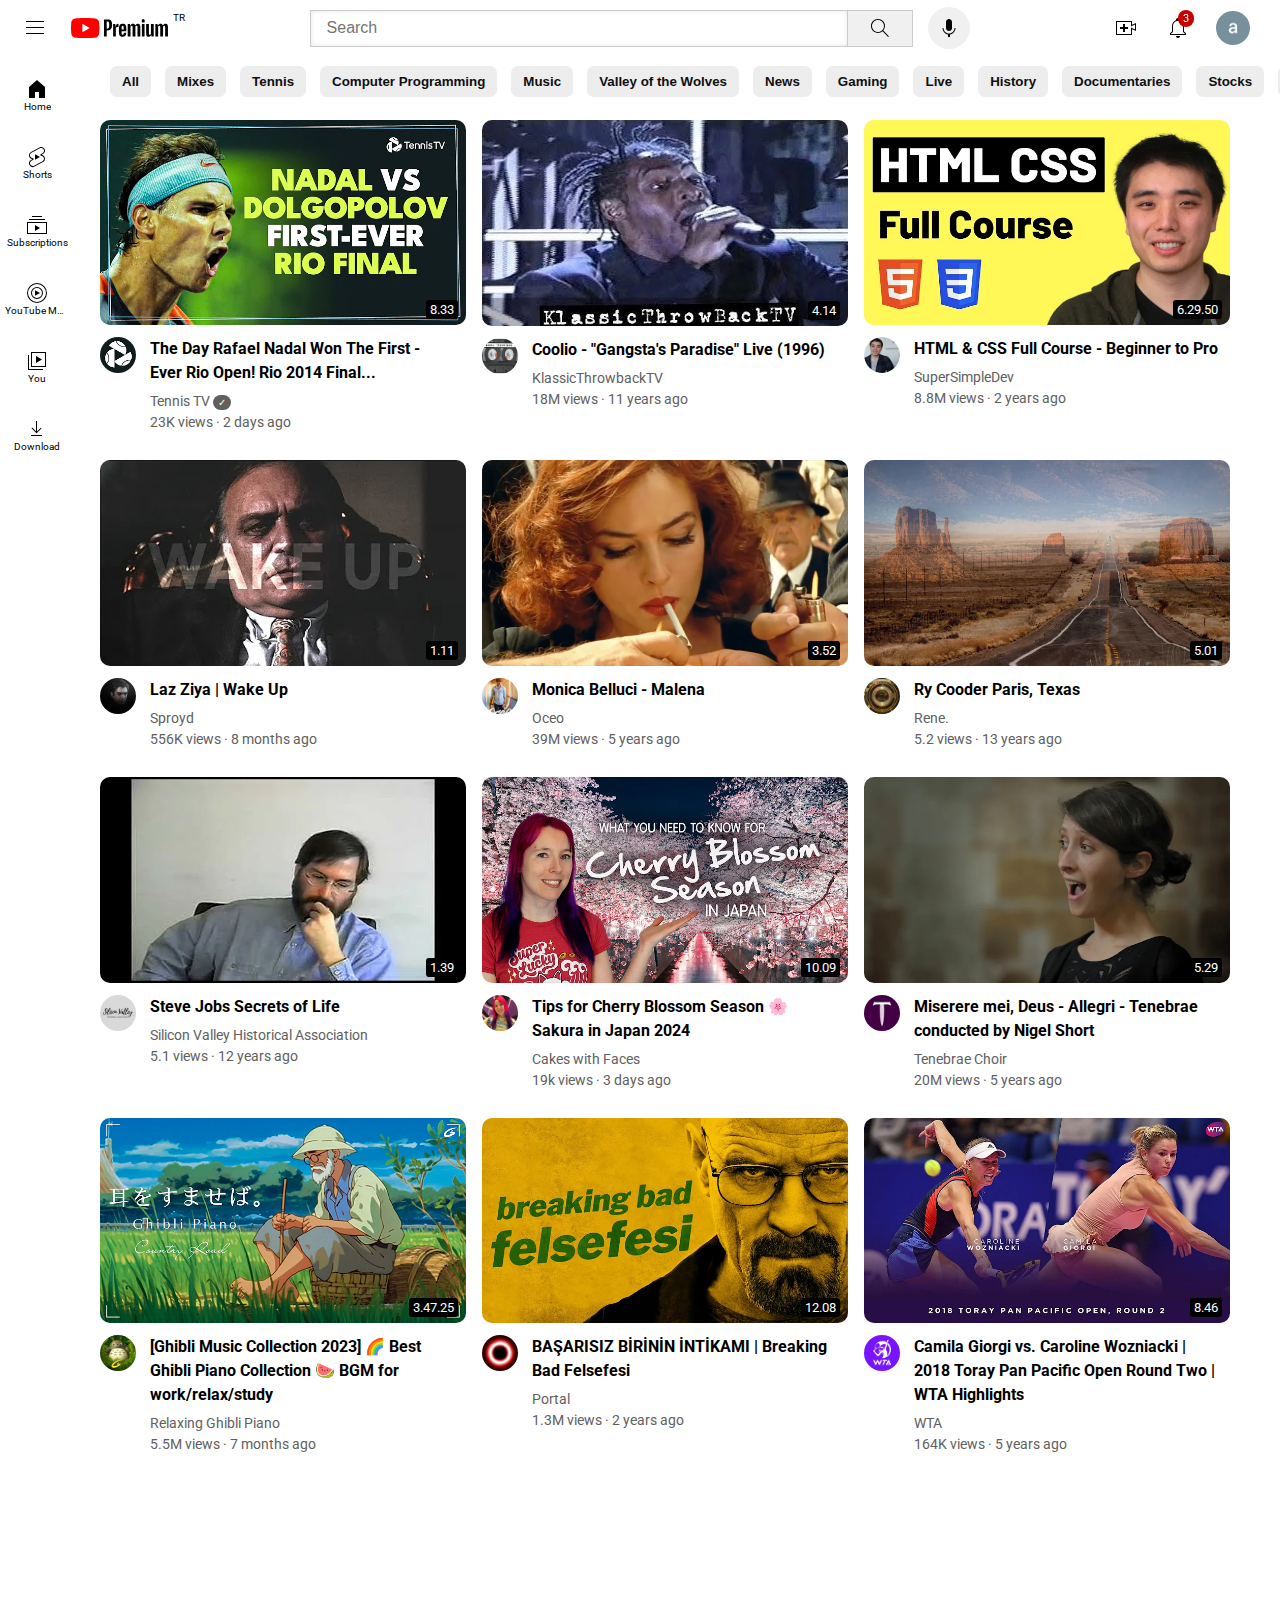
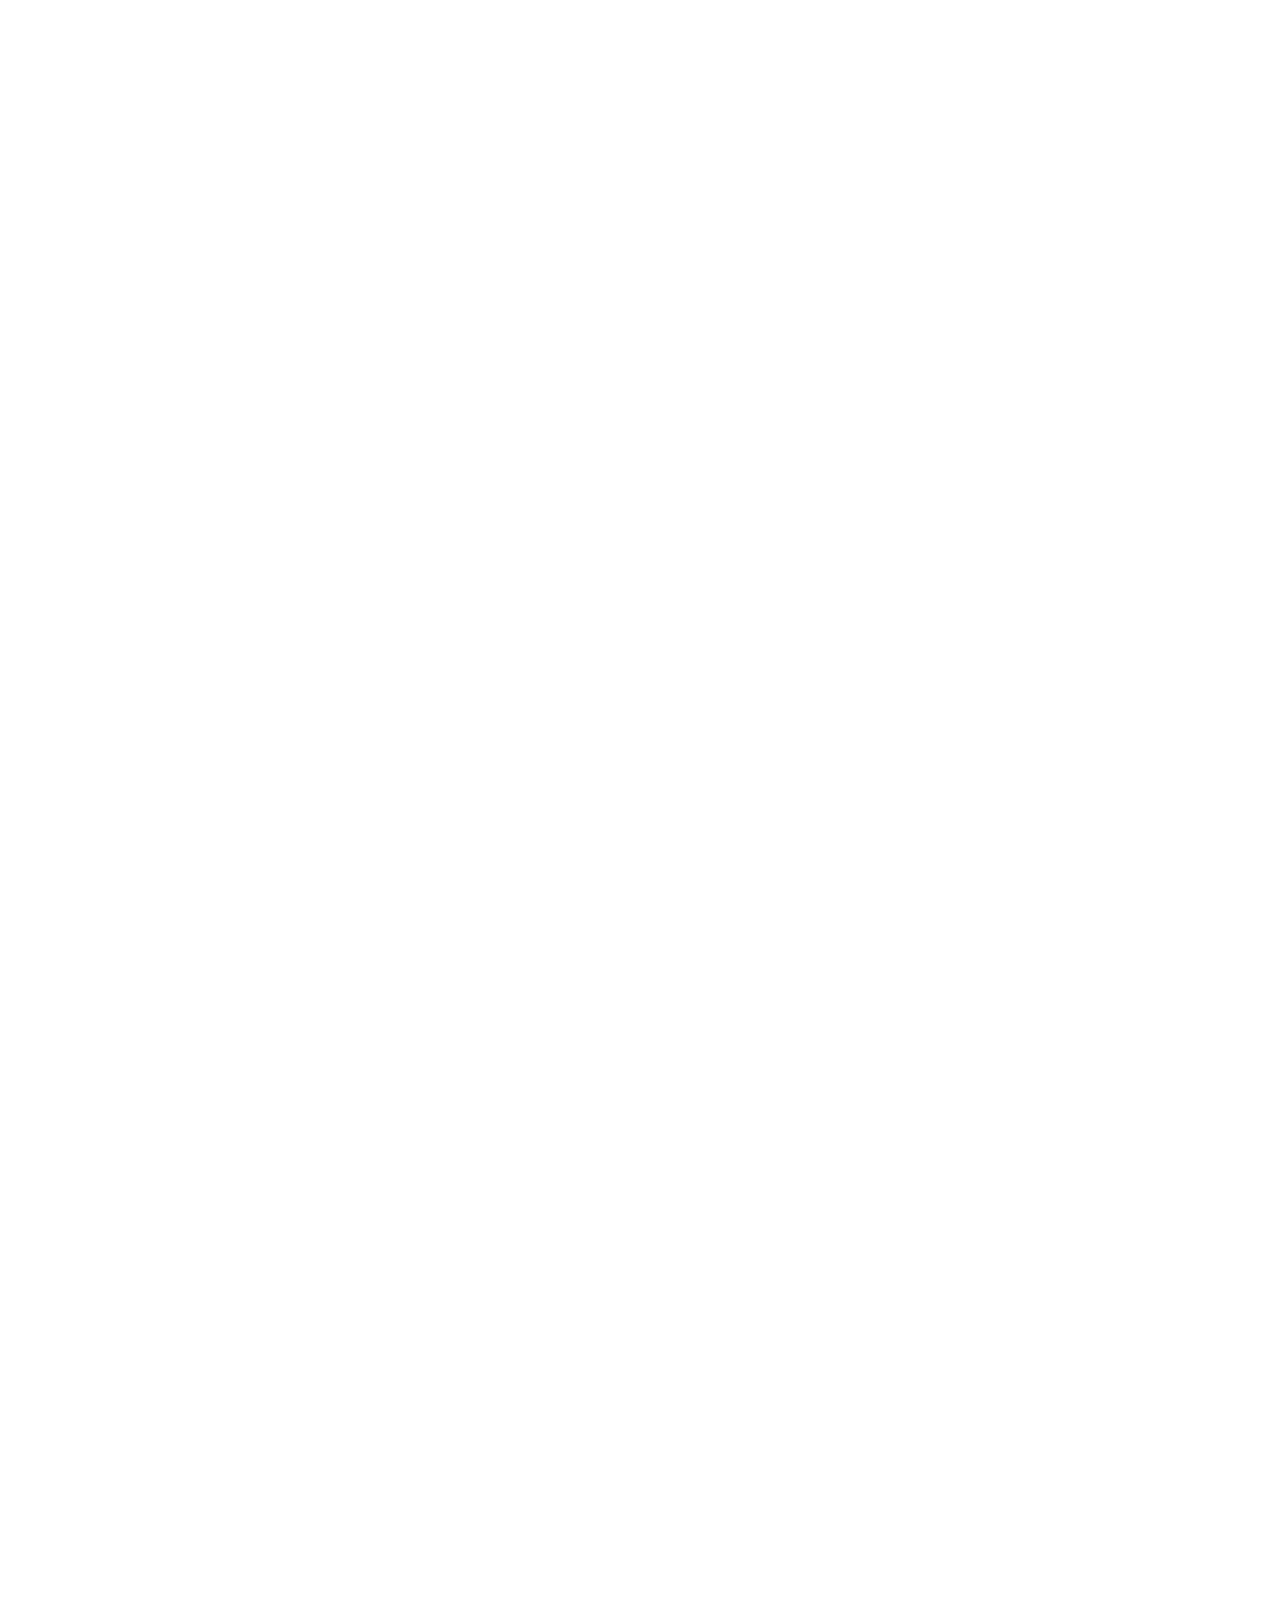
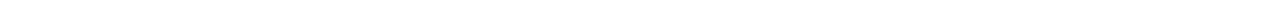
==== eaotube.html @ b06d519e "Add files via upload" ====
<!DOCTYPE html>

<html>
  <head>
    <title> eaotube </title>
    <link rel="preconnect" href="https://fonts.googleapis.com">
    <link rel="preconnect" href="https://fonts.gstatic.com" crossorigin>
    <link href="https://fonts.googleapis.com/css2?family=Roboto:ital,wght@0,100;0,300;0,400;0,500;0,700;0,900;1,100;1,300;1,400;1,500;1,700;1,900&display=swap" rel="stylesheet">
    <link rel="stylesheet" href="styles/general.css">
    <link rel="stylesheet" href="styles/header.css">
    <link rel="stylesheet" href="styles/sidebar.css">
    <link rel="stylesheet" href="styles/under-header.css">
    <link rel="stylesheet" href="styles/video.css">
  </head>
  
  <body>

    <header class="header">

      <div class="left-header">

        <div class="hamburger-bar">
          <img class="hamburger" src="icons/hamburger_menu.svg" >
        </div>
       
        <div class="big-youtube-logo">
          <img class="youtube-logo "src="icons/youtube-premium-seeklogo.svg" >
          <div class="nation">TR</div>
        </div>
      </div>

      <div class="mid-header">
          <input class="search-bar" type="text" placeholder="Search">
          <button class="search-button">
            <img class="search-button-logo" src="icons/search.svg" >
            <div class="tooltip"> Search </div>
          </button>
          <button class="voice-button">
            <img class="voice" src="icons/voice.svg" alt="">
            <div class="tooltip"> Search with your voice</div>
          </button>
      </div>
      <div class="right-header">

        <div class="create-container">
          <img class="create" src="icons/create.svg" >
          <div class="tooltip"> Create </div>
        </div>

        <div class="notifications-container">
          <img  class="notifications" src="icons/notifications.svg" >
          <div class="tooltip"> Notifications </div>
          <div class="notifications-count"> 3 </div>
        </div>
          
        <img class="profile-pic" src="pics/profile.jpg" >

      </div>
    </header>

    <div class="under-header-container"> 
      <div class="under-header">
        <button class="under-header-button">All</button>
      </div>
      <div class="under-header">
        <button class="under-header-button">Mixes</button>
      </div>
      <div class="under-header">
        <button class="under-header-button">Tennis</button>
      </div>
      <div class="under-header">
        <button class="under-header-button">Computer Programming</button>
      </div>
      <div class="under-header">
        <button class="under-header-button">Music</button>
      </div>
      <div class="under-header">
        <button class="under-header-button">Valley of the Wolves</button>
      </div>
      <div class="under-header">
        <button class="under-header-button">News</button>
      </div>
      <div class="under-header">
        <button class="under-header-button">Gaming</button>
      </div>
      <div class="under-header">
        <button class="under-header-button">Live</button>
      </div>
      <div class="under-header">
        <button class="under-header-button">History</button>
      </div>
      <div class="under-header">
        <button class="under-header-button">Documentaries</button>
      </div>
      <div class="under-header">
        <button class="under-header-button">Stocks</button>
      </div>
      <div class="under-header">
        <button class="under-header-button">Basketball</button>
      </div>
      <div class="under-header">
        <button class="under-header-button">Dance-Pop</button>
      </div>
      <div class="under-header">
        <button class="under-header-button">Tourist Destination</button>
      </div>
    </div>

    <nav class="sidebar">

      <div class="sidebar-container">
        <img  class="sidebar-icon" src="icons/home.svg" >
        <div class="sidebar-text"> Home </div>
      </div>

      <div class="sidebar-container">
        <img  class="sidebar-icon" src="icons/shorts.svg" >
        <div class="sidebar-text"> Shorts </div>
      </div>

      <div class="sidebar-container">
        <img  class="sidebar-icon" src="icons/subscriptions.svg" >
        <div class="sidebar-text"> Subscriptions </div>
      </div>

      <div class="sidebar-container">
        <img  class="sidebar-icon" src="icons/music.svg" >
        <div class="sidebar-text"> YouTube Music </div>
      </div>

      <div class="sidebar-container">
        <img  class="sidebar-icon" src="icons/you.svg" >
        <div class="sidebar-text"> You </div>
      </div>

      <div class="sidebar-container">
        <img  class="sidebar-icon" src="icons/download.svg" >
        <div class="sidebar-text"> Download </div>
      </div>

    </nav>
    <main>
      <section class="video-grid">

          <div class="video-preview">

            <a class="nadal" href="https://www.youtube.com/watch?v=5pzcgf-fSik&t=1s&ab_channel=TennisTV"  target="_blank">
              <div class="thumbnail">
                <img class="thumbnail-pic" src="pics/nadal.webp" >
                <div class="video-time"> 8.33 </div>
              </div>
            </a>
           
            <div class="video-info-container">

              <a href="https://www.youtube.com/@tennistv" target="_blank">

                <div class="pro-pic-container">
                  <img class="pro-pic" src="pro-pics/tennistv.jpg" >
                  <div class="pro-pic-tooltip">
                    <div >
                      <img class="pro-pic-in-tooltip" src="pro-pics/tennistv.jpg" >
                    </div>
                    <div>
                      <p class="channel-name-in-tooltip">Tennis TV</p>
                      <p class="subscribers-in-tooltip">1.43M subscribers</p>
                    </div>
                  </div>
                </div>

              </a>
              
  
              <div class="video-texts">
                <a href="https://www.youtube.com/watch?v=5pzcgf-fSik&t=1s&ab_channel=TennisTV" target="_blank">
                  <p class="video-title">
                    The Day Rafael Nadal Won The First - Ever Rio Open! Rio 2014 Final...
                  </p>
                </a>
                <a href="https://www.youtube.com/@tennistv" target="_blank">
                  <div class="channel-name-container">
                    <p class="channel-name">
                      Tennis TV <span class="verified"> &#10003;</span>
                    </p> 
                    <div class="channel-name-tooltip">
                       Tennis TV 
                    </div>
                  </div>
                </a>
               
                <p class="video-stats">
                   23K views &#183; 2 days ago 
                </p>
              </div>
  
            </div>
  
          </div>
          
          <div class="video-preview">

            <a class="gansta" href="https://www.youtube.com/watch?v=6-IRnDofg6Y&ab_channel=KlassicThrowbackTV"  target="_blank">
              <div class="thumbnail">
                <img class="thumbnail-pic" src="pics/gangsta.jpg" >
                <div class="video-time"> 4.14 </div>
              </div>
            </a>
           
            <div class="video-info-container">

              <a href="https://www.youtube.com/@KlassicThrowbackTV" target="_blank">

                <div class="pro-pic-container">
                  <img class="pro-pic" src="pro-pics/coolio.jpg" >
                  <div class="pro-pic-tooltip">
                    <div >
                      <img class="pro-pic-in-tooltip" src="pro-pics/coolio.jpg" >
                    </div>
                    <div>
                      <p class="channel-name-in-tooltip">KlassicThrowbackTV</p>
                      <p class="subscribers-in-tooltip">148K subscribers</p>
                    </div>
                  </div>
                </div>

              </a>
              
  
              <div class="video-texts">
                <a href="https://www.youtube.com/watch?v=6-IRnDofg6Y&ab_channel=KlassicThrowbackTV" target="_blank">
                  <p class="video-title">
                    Coolio - "Gangsta's Paradise" Live (1996)
                  </p>
                </a>
                <a href="https://www.youtube.com/@KlassicThrowbackTV" target="_blank">
                  <div class="channel-name-container">
                    <p class="channel-name">
                      KlassicThrowbackTV 
                    </p> 
                    <div class="channel-name-tooltip">
                      KlassicThrowbackTV 
                    </div>
                  </div>
                </a>
               
                <p class="video-stats">
                   18M views &#183; 11 years ago 
                </p>
              </div>
  
            </div>
  
          </div>
          
          <div class="video-preview">

            <a class="devop" href="https://www.youtube.com/watch?v=G3e-cpL7ofc&t=22281s&ab_channel=SuperSimpleDev"  target="_blank">
              <div class="thumbnail">
                <img class="thumbnail-pic" src="pics/devop.webp" >
                <div class="video-time"> 6.29.50 </div>
              </div>
            </a>
           
            <div class="video-info-container">

              <a href="https://www.youtube.com/@SuperSimpleDev" target="_blank">

                <div class="pro-pic-container">
                  <img class="pro-pic" src="pro-pics/devop.jpg" >
                  <div class="pro-pic-tooltip">
                    <div >
                      <img class="pro-pic-in-tooltip" src="pro-pics/devop.jpg" >
                    </div>
                    <div>
                      <p class="channel-name-in-tooltip">SuperSimpleDev</p>
                      <p class="subscribers-in-tooltip">388K subscribers</p>
                    </div>
                  </div>
                </div>

              </a>
              
  
              <div class="video-texts">
                <a href="https://www.youtube.com/watch?v=G3e-cpL7ofc&t=22281s&ab_channel=SuperSimpleDev" target="_blank">
                  <p class="video-title">
                    HTML & CSS Full Course - Beginner to Pro
                  </p>
                </a>
                <a href="https://www.youtube.com/@SuperSimpleDev" target="_blank">
                  <div class="channel-name-container">
                    <p class="channel-name">
                      SuperSimpleDev
                    </p> 
                    <div class="channel-name-tooltip">
                      SuperSimpleDev 
                    </div>
                  </div>
                </a>
               
                <p class="video-stats">
                   8.8M views &#183; 2 years ago 
                </p>
              </div>
  
            </div>
  
          </div>

          <div class="video-preview">

            <a class="lazziya" href="https://www.youtube.com/watch?v=pUa8DxIDlxQ&t=1s&ab_channel=Sproyd"  target="_blank">
              <div class="thumbnail">
                <img class="thumbnail-pic" src="pics/lazziya.webp" >
                <div class="video-time"> 1.11 </div>
              </div>
            </a>
           
            <div class="video-info-container">

              <a href="https://www.youtube.com/@Sproyd" target="_blank">

                <div class="pro-pic-container">
                  <img class="pro-pic" src="pro-pics/lazziya.jpg" >
                  <div class="pro-pic-tooltip">
                    <div >
                      <img class="pro-pic-in-tooltip" src="pro-pics/lazziya.jpg" >
                    </div>
                    <div>
                      <p class="channel-name-in-tooltip">Sproyd</p>
                      <p class="subscribers-in-tooltip">6.68K subscribers</p>
                    </div>
                  </div>
                </div>

              </a>
              
  
              <div class="video-texts">
                <a href="https://www.youtube.com/watch?v=pUa8DxIDlxQ&t=1s&ab_channel=Sproyd" target="_blank">
                  <p class="video-title">
                    Laz Ziya | Wake Up
                  </p>
                </a>
                <a href="https://www.youtube.com/@Sproyd" target="_blank">
                  <div class="channel-name-container">
                    <p class="channel-name">
                      Sproyd
                    </p> 
                    <div class="channel-name-tooltip">
                      Sproyd 
                    </div>
                  </div>
                </a>
               
                <p class="video-stats">
                   556K views &#183; 8 months ago 
                </p>
              </div>
  
            </div>
  
          </div>

          <div class="video-preview">

            <a class="monica" href="https://www.youtube.com/watch?v=MrVm9wKXi38&ab_channel=Oceo"  target="_blank">
              <div class="thumbnail">
                <img class="thumbnail-pic" src="pics/melena.webp" >
                <div class="video-time"> 3.52 </div>
              </div>
            </a>
           
            <div class="video-info-container">

              <a href="https://www.youtube.com/@oceo" target="_blank">

                <div class="pro-pic-container">
                  <img class="pro-pic" src="pro-pics/melena.jpg"  >
                  <div class="pro-pic-tooltip">
                    <div >
                      <img class="pro-pic-in-tooltip" src="pro-pics/melena.jpg" >
                    </div>
                    <div>
                      <p class="channel-name-in-tooltip">Oceo</p>
                      <p class="subscribers-in-tooltip">97.3K subscribers</p>
                    </div>
                  </div>
                </div>

              </a>
              
  
              <div class="video-texts">
                <a href="https://www.youtube.com/watch?v=MrVm9wKXi38&ab_channel=Oceo" target="_blank">
                  <p class="video-title">
                    Monica Belluci - Malena
                  </p>
                </a>
                <a href="https://www.youtube.com/@oceo" target="_blank">
                  <div class="channel-name-container">
                    <p class="channel-name">
                      Oceo
                    </p> 
                    <div class="channel-name-tooltip">
                      Oceo 
                    </div>
                  </div>
                </a>
               
                <p class="video-stats">
                   39M views &#183; 5 years ago 
                </p>
              </div>
  
            </div>
  
          </div>

          <div class="video-preview">

            <a class="paris-texas" href="https://www.youtube.com/watch?v=X6ymVaq3Fqk&ab_channel=Rene."  target="_blank">
              <div class="thumbnail">
                <img class="thumbnail-pic" src="pics/paris-texas.webp" >
                <div class="video-time"> 5.01 </div>
              </div>
            </a>
           
            <div class="video-info-container">

              <a href="https://www.youtube.com/@nebudkadnezar" target="_blank">

                <div class="pro-pic-container">
                  <img class="pro-pic" src="pro-pics/paris.jpg"  >
                  <div class="pro-pic-tooltip">
                    <div >
                      <img class="pro-pic-in-tooltip" src="pro-pics/paris.jpg" >
                    </div>
                    <div>
                      <p class="channel-name-in-tooltip">Rene.</p>
                      <p class="subscribers-in-tooltip">6.42K subscribers</p>
                    </div>
                  </div>
                </div>

              </a>
              
  
              <div class="video-texts">
                <a href="https://www.youtube.com/watch?v=X6ymVaq3Fqk&ab_channel=Rene." target="_blank">
                  <p class="video-title">
                    Ry Cooder Paris, Texas
                  </p>
                </a>
                <a href="https://www.youtube.com/@nebudkadnezar" target="_blank">
                  <div class="channel-name-container">
                    <p class="channel-name">
                      Rene.
                    </p> 
                    <div class="channel-name-tooltip">
                      Rene. 
                    </div>
                  </div>
                </a>
               
                <p class="video-stats">
                   5.2 views &#183; 13 years ago 
                </p>
              </div>
  
            </div>
  
          </div>

          <div class="video-preview">

            <a class="steve" href="https://www.youtube.com/watch?v=kYfNvmF0Bqw&t=4s&ab_channel=SiliconValleyHistoricalAssociation"  target="_blank">
              <div class="thumbnail">
                <img class="thumbnail-pic" src="pics/steve.webp" >
                <div class="video-time"> 1.39 </div>
              </div>
            </a>
           
            <div class="video-info-container">

              <a href="https://www.youtube.com/@SCVHA" target="_blank">

                <div class="pro-pic-container">
                  <img class="pro-pic" src="pro-pics/steve.jpg"  >
                  <div class="pro-pic-tooltip">
                    <div >
                      <img class="pro-pic-in-tooltip" src="pro-pics/steve.jpg" >
                    </div>
                    <div>
                      <p class="channel-name-in-tooltip">Silicon Valley Historical Association</p>
                      <p class="subscribers-in-tooltip">55.7K subscribers</p>
                    </div>
                  </div>
                </div>

              </a>
              
  
              <div class="video-texts">
                <a href="https://www.youtube.com/watch?v=kYfNvmF0Bqw&t=4s&ab_channel=SiliconValleyHistoricalAssociation" target="_blank">
                  <p class="video-title">
                    Steve Jobs Secrets of Life
                  </p>
                </a>
                <a href="https://www.youtube.com/@SCVHA" target="_blank">
                  <div class="channel-name-container">
                    <p class="channel-name">
                      Silicon Valley Historical Association
                    </p> 
                    <div class="channel-name-tooltip">
                      Silicon Valley Historical Association 
                    </div>
                  </div>
                </a>
               
                <p class="video-stats">
                   5.1 views &#183; 12 years ago 
                </p>
              </div>
  
            </div>
  
          </div>

          <div class="video-preview">

            <a class="japan" href="https://www.youtube.com/watch?v=swjT8WNM3f4&ab_channel=CakeswithFaces"  target="_blank">
              <div class="thumbnail">
                <img class="thumbnail-pic" src="pics/japan.webp" >
                <div class="video-time"> 10.09 </div>
              </div>
            </a>
           
            <div class="video-info-container">

              <a href="https://www.youtube.com/@cakeswithfaces" target="_blank">

                <div class="pro-pic-container">
                  <img class="pro-pic" src="pro-pics/japan.jpg"  >
                  <div class="pro-pic-tooltip">
                    <div >
                      <img class="pro-pic-in-tooltip" src="pro-pics/japan.jpg">
                    </div>
                    <div>
                      <p class="channel-name-in-tooltip">Cakes with Faces </p>
                      <p class="subscribers-in-tooltip">52.8K subscribers</p>
                    </div>
                  </div>
                </div>

              </a>
              
  
              <div class="video-texts">
                <a href="https://www.youtube.com/watch?v=swjT8WNM3f4&ab_channel=CakeswithFaces" target="_blank">
                  <p class="video-title">
                    Tips for Cherry Blossom Season 🌸 Sakura in Japan 2024
                  </p>
                </a>
                <a href="https://www.youtube.com/@cakeswithfaces" target="_blank">
                  <div class="channel-name-container">
                    <p class="channel-name">
                      Cakes with Faces
                    </p> 
                    <div class="channel-name-tooltip">
                      Cakes with Faces 
                    </div>
                  </div>
                </a>
               
                <p class="video-stats">
                   19k views &#183; 3 days ago 
                </p>
              </div>
  
            </div>
  
          </div>

          <div class="video-preview">

            <a class="misere" href="https://www.youtube.com/watch?v=H3v9unphfi0&ab_channel=TenebraeChoir"  target="_blank">
              <div class="thumbnail">
                <img class="thumbnail-pic" src="pics/misere.webp" >
                <div class="video-time"> 5.29 </div>
              </div>
            </a>
           
            <div class="video-info-container">

              <a href="https://www.youtube.com/@cakeswithfaces" target="_blank">

                <div class="pro-pic-container">
                  <img class="pro-pic" src="pro-pics/misere.jpg"  >
                  <div class="pro-pic-tooltip">
                    <div >
                      <img class="pro-pic-in-tooltip" src="pro-pics/misere.jpg">
                    </div>
                    <div>
                      <p class="channel-name-in-tooltip">Tenebrae Choir </p>
                      <p class="subscribers-in-tooltip">130K subscribers</p>
                    </div>
                  </div>
                </div>

              </a>
              
  
              <div class="video-texts">
                <a href="https://www.youtube.com/watch?v=H3v9unphfi0&ab_channel=TenebraeChoir" target="_blank">
                  <p class="video-title">
                    Miserere mei, Deus - Allegri - Tenebrae conducted by Nigel Short
                  </p>
                </a>
                <a href="https://www.youtube.com/@cakeswithfaces" target="_blank">
                  <div class="channel-name-container">
                    <p class="channel-name">
                      Tenebrae Choir
                    </p> 
                    <div class="channel-name-tooltip">
                      Tenebrae Choir
                    </div>
                  </div>
                </a>
               
                <p class="video-stats">
                   20M views &#183; 5 years ago 
                </p>
              </div>
  
            </div>
  
          </div>

          <div class="video-preview">

            <a class="ghibli" href="https://www.youtube.com/watch?v=Sx4xVyXHl60&t=10696s&ab_channel=RelaxingGhibliPiano"  target="_blank">
              <div class="thumbnail">
                <img class="thumbnail-pic" src="pics/ghibli.webp" >
                <div class="video-time"> 3.47.25 </div>
              </div>
            </a>
           
            <div class="video-info-container">

              <a href="https://www.youtube.com/@Relaxingghiblipiano68" target="_blank">

                <div class="pro-pic-container">
                  <img class="pro-pic" src="pro-pics/ghibli.jpg"  >
                  <div class="pro-pic-tooltip">
                    <div >
                      <img class="pro-pic-in-tooltip" src="pro-pics/ghibli.jpg">
                    </div>
                    <div>
                      <p class="channel-name-in-tooltip">Relaxing Ghibli Piano </p>
                      <p class="subscribers-in-tooltip">25.3K subscribers</p>
                    </div>
                  </div>
                </div>

              </a>
              
  
              <div class="video-texts">
                <a href="https://www.youtube.com/watch?v=Sx4xVyXHl60&t=10696s&ab_channel=RelaxingGhibliPiano" target="_blank">
                  <p class="video-title">
                    [Ghibli Music Collection 2023] 🌈 Best Ghibli Piano Collection 🍉 BGM for work/relax/study
                  </p>
                </a>
                <a href="https://www.youtube.com/@Relaxingghiblipiano68" target="_blank">
                  <div class="channel-name-container">
                    <p class="channel-name">
                      Relaxing Ghibli Piano
                    </p> 
                    <div class="channel-name-tooltip">
                      Relaxing Ghibli Piano
                    </div>
                  </div>
                </a>
               
                <p class="video-stats">
                   5.5M views &#183; 7 months ago 
                </p>
              </div>
  
            </div>
  
          </div>

          <div class="video-preview">

            <a class="breaking" href="https://www.youtube.com/watch?v=_5WIlj5sb1o&ab_channel=Portal"  target="_blank">
              <div class="thumbnail">
                <img class="thumbnail-pic" src="pics/breaking.webp" >
                <div class="video-time"> 12.08 </div>
              </div>
            </a>
           
            <div class="video-info-container">

              <a href="https://www.youtube.com/@PortalVideo" target="_blank">

                <div class="pro-pic-container">
                  <img class="pro-pic" src="pro-pics/breaking.jpg"  >
                  <div class="pro-pic-tooltip">
                    <div >
                      <img class="pro-pic-in-tooltip" src="pro-pics/breaking.jpg">
                    </div>
                    <div>
                      <p class="channel-name-in-tooltip"> Portal </p>
                      <p class="subscribers-in-tooltip">870K subscribers</p>
                    </div>
                  </div>
                </div>

              </a>
              
  
              <div class="video-texts">
                <a href="https://www.youtube.com/watch?v=_5WIlj5sb1o&ab_channel=Portal" target="_blank">
                  <p class="video-title">
                    BAŞARISIZ BİRİNİN İNTİKAMI | Breaking Bad Felsefesi
                  </p>
                </a>
                <a href="https://www.youtube.com/@PortalVideo" target="_blank">
                  <div class="channel-name-container">
                    <p class="channel-name">
                      Portal
                    </p> 
                    <div class="channel-name-tooltip">
                      Portal
                    </div>
                  </div>
                </a>
               
                <p class="video-stats">
                   1.3M views &#183; 2 years ago 
                </p>
              </div>
  
            </div>
  
          </div>

          <div class="video-preview">

            <a class="camili" href="https://www.youtube.com/watch?v=VQvzpaqqrOc&ab_channel=WTA"  target="_blank">
              <div class="thumbnail">
                <img class="thumbnail-pic" src="pics/camili.webp" >
                <div class="video-time"> 8.46 </div>
              </div>
            </a>
           
            <div class="video-info-container">

              <a href="https://www.youtube.com/@WTA" target="_blank">

                <div class="pro-pic-container">
                  <img class="pro-pic" src="pro-pics/camili.jpg"  >
                  <div class="pro-pic-tooltip">
                    <div >
                      <img class="pro-pic-in-tooltip" src="pro-pics/camili.jpg">
                    </div>
                    <div>
                      <p class="channel-name-in-tooltip"> WTA </p>
                      <p class="subscribers-in-tooltip">760K subscribers</p>
                    </div>
                  </div>
                </div>

              </a>
              
  
              <div class="video-texts">
                <a href="https://www.youtube.com/watch?v=VQvzpaqqrOc&ab_channel=WTA" target="_blank">
                  <p class="video-title">
                    Camila Giorgi vs. Caroline Wozniacki | 2018 Toray Pan Pacific Open Round Two | WTA Highlights
                  </p>
                </a>
                <a href="https://www.youtube.com/@WTA" target="_blank">
                  <div class="channel-name-container">
                    <p class="channel-name">
                      WTA
                    </p> 
                    <div class="channel-name-tooltip">
                      WTA
                    </div>
                  </div>
                </a>
               
                <p class="video-stats">
                   164K views &#183; 5 years ago 
                </p>
              </div>
  
            </div>
  
          </div>

      </section>
    </main>
  </body>

</html>
---- styles/general.css ----
body{
  height: 3000px;
  font-family: Roboto, Arial;
  margin: 120px 50px 100px 100px;
}
div{
  padding: 0px;
  border: none;
  border-width: 0;
  margin: 0;
}
a, a:visited{
  text-decoration: none;
  color:black;
}
p{
  margin-top: 0;
  margin-bottom: 0;
}
@media (max-width: 780px){
  body{
    margin-left: 40px;
  }
}
---- styles/header.css ----
.header{
  height: 56px;
  
  display: flex;
  flex-direction: row;
  align-items: center;
  justify-content: space-between;
  position: fixed;
  top: 0;
  left: 0;
  right: 0;
  z-index: 100;
  background-color: white;
  
}
.left-header{
  width: 169.125px;
  display: flex;
  align-items: center;
  margin-left: 15px;
}
.hamburger-bar{
  width: 24px;
  height: 24px;
  padding: 8px;
   
  border-radius: 24px;
  cursor: pointer;
  transition: background-color 0.5s;
  
}
.big-youtube-logo{
  position: relative;
  display: flex;
  cursor: pointer;
  
}
.youtube-logo{
  width: 97px;
  height: 20px;
  padding: 18px 14px 18px 16px;

}

.nation{
  position: absolute;
  top: 12px;
  right: -3px;
  font-size: 10px;
  font-weight: 400;
  
}

.mid-header{
  display: flex;
  align-items: center;
  flex: 1;
  max-width:700px;
  margin-right: 70px;
  margin-left: 20px;
  
}

.search-bar{
  flex: 1;
  border-bottom-left-radius: 4Opx;
  border: 1px solid rgb(204, 204, 204);
  height: 35px;
  padding:  0px 0px 0px 16px;
  margin: 0px -1px 0px 40px;
  font-size: 16px;
  width: 0;
  box-shadow: inset 0px 0px 5px rgba(0, 0, 0, 0.1);
}

.search-bar::placeholder{
  font-size: 16px;
}

.search-button{
  height: 37px;
  width: 66px;
  background-color: rgb(240, 240, 240);
  border:1px solid rgb(204, 204, 204);
  margin: 0px 15px 0px 0px;
  cursor: pointer;
  transition: background-color 0.5s;
}

.voice-button{
  height: 42px;
  width: 42px;
  border: none;
  border-radius: 21px;
  background-color: rgb(240, 240, 240);
  transition: background-color 0.5s;
}

.right-header{
  display: flex;
  align-items: center;
  margin-right: 30px;
  flex-shrink: 0;
  justify-content: space-between;
  width: 145px;
  
}
.create-container{
  height: 42px;
  width: 42px;
  border: none;
  border-radius: 21px;
  transition: background-color 0.5s;
}
.create{
  height: 24px;
}
.notifications-container{
  height: 42px;
  width: 42px;
  border: none;
  border-radius: 21px;
  transition: background-color 0.5s;

}
.notifications{
  height: 24px;
}
.notifications-count{
  background-color: rgb(200, 0, 0);
  color: white;
  border-radius: 10px;
  font-size: 11px;
  padding: 2px 5px 2px 5px;
  position: absolute;
  top: 2.8px;
  right: 5px;
}
.profile-pic{
  margin-left: 8px;
  width: 34px;
  height: 34px;
  border-radius: 17px;
  cursor: pointer;
}

.hamburger-bar:hover,
.search-button:hover,
.voice-button:hover,
.create-container:hover,
.notifications-container:hover
{
  background-color: rgb(220, 220, 220);
}
.hamburger-bar:active,
.search-button:active,
.voice-button:active,
.create-container:active,
.notifications-container:active{
  background-color: rgb(153, 148, 148);
}

.search-button ,
.voice-button ,
.create-container ,
.notifications-container {
  display: flex;
  align-items: center;
  justify-content: center;
  position: relative;
}


.search-button .tooltip,
.voice-button .tooltip,
.create-container .tooltip,
.notifications-container .tooltip
{
  position: absolute;
  background-color: gray;
  border-radius: 3px;
  color: white;
  font-size: 10px;
  padding: 5px 8px 5px 8px;
  opacity: 0;
  bottom:-30px ;
  white-space:nowrap;
  pointer-events: none;
  transition: opacity 0.15s;
}

.search-button:hover .tooltip ,
.voice-button:hover .tooltip ,
.create-container:hover .tooltip ,
.notifications-container:hover .tooltip 
{
  opacity: 1;
}
---- styles/sidebar.css ----
.sidebar{
    position: fixed;
    top: 60px;
    left:0;
    bottom: 0;
    background-color: white;
    padding: 0 5px;
    overflow: hidden;
    
  }
  .sidebar-container{
    width: 64px;
    height: 44px;
    display: flex;
    flex-direction: column;
    justify-content: center;
    align-items: center;
    cursor: pointer;
    border-width: 5px;
    padding: 12px 0px;
    border-radius:4px ;
    overflow: hidden;
    min-width: 0;
    transition: background-color,border-radius 0.5s;
    
   
  }
  
  .sidebar-container:hover{
    background-color: rgba(0, 0, 0,0.07);
  }
  .sidebar-container:active{
    background-color: rgba(0, 0, 0, 0.25);
    border-radius: 0px;
  }
  .sidebar-text{
    max-width: 100%;
    min-width: 0;
    font-size: 10px;
    white-space: nowrap;
    overflow: hidden;
    text-overflow:ellipsis;
  
  }



@media (max-width: 780px){
  .sidebar{
    display: none;
  }
}
---- styles/under-header.css ----
.under-header-container{
  display: flex;
  position: fixed;
  top: 56px;
  left: 100px;
  z-index: 90;
  background-color: white;
  padding: 10px;
  
  

}
.under-header-button{
  background-color: rgba(0, 0, 0,0.07);
  color: rgb(15, 15, 15);
  padding: 8px 12px 8px 12px;
  border-radius: 7px;
  font-weight: 700;
  border: none;
  margin-right: 14px;
  white-space: nowrap;
  transition: background-color 0.6s;
  cursor: pointer;
}
.under-header-button:hover{
  background-color: rgba(0, 0, 0,0.15);
}

@media (max-width: 780px){
  .under-header-container{
    left: 40px;
  }
}
---- styles/video.css ----
.video-grid{
  display: grid;
  grid-template-columns: 1fr 1fr 1fr;
  column-gap: 16px;
  row-gap: 30px;
}
.video-preview{
  background-color: white;
}  
.thumbnail{
  position: relative;
 
  
}

.thumbnail-pic{
  width: 100%;
  border-radius: 10px;
  transition: border-radius 0.5s;
}
.thumbnail:hover .thumbnail-pic{
  border-radius: 0px;
}

.video-time{
  background-color: black;
  color: white;
  position: absolute;
  bottom: 10px;
  right: 8px;
  padding: 2px 4px 2px 4px;
  font-size: 13px;
  font-weight: 400;
  border-radius: 3px;
}

.video-info-container{
  display: grid;
  grid-template-columns: 50px 1fr;
  transition: background-color 0.5s;
  padding-top: 8px;
}
.video-info-container:active {
  background-color: rgba(0, 0, 0, 0.15);
}

.pro-pic{
  width: 36px;
  height: 36px;
  border-radius: 18px;
}
.video-texts{
  
}

.video-title{
  line-height: 20px;
  margin-bottom: 8px;
  font-weight: 700;
  padding-right: 12px;
  margin-top: 0px;
  
}
.channel-name{
  margin-bottom: 5px;
}
.verified{
  background-color: rgb(96, 96, 96);
  color: white;
  border-radius: 10px;
  font-size: 10px;
  padding: 2px 5px;
}

.channel-name,.video-stats{
  color: rgb(96, 96, 96);
  font-weight: 400;
  font-size: 12px;
}
.channel-name-container{
  position:relative;
  display:flex;
}

.channel-name-tooltip{
  position: absolute;
  background-color: rgba(0, 0, 0, 0.6);
  border-radius: 3px;
  color: white;
  font-size: 12px;
  padding: 8px 12px 8px 12px;
  opacity: 0;
  bottom: 35px ;
  white-space:nowrap;
  pointer-events: none;
  transition: opacity 0.15s;
}

.channel-name-container:hover .channel-name-tooltip{
  opacity: 1;
}

@media (max-width:650px ){
  .video-grid {
    grid-template-columns: 1fr;
  }
}

@media (min-width:651px) and (max-width:1050px){
  .video-grid{
    grid-template-columns: 1fr 1fr;
  }
}

@media (min-width:1051px) and (max-width: 1403px){
  .video-grid{
    grid-template-columns: 1fr 1fr 1fr;
  }
}

@media (min-width:1404px) and (max-width: 1900px){
  .video-grid{
    grid-template-columns: 1fr 1fr 1fr 1fr ;
  }
}

@media (min-width:1901px) and (max-width: 2526px){
  .video-grid{
    grid-template-columns: 1fr 1fr 1fr 1fr 1fr ;
  }
}

@media (min-width:2527px) and (max-width: 10000px){
  .video-grid{
    grid-template-columns: 1fr 1fr 1fr 1fr 1fr 1fr ;
  }
}

.pro-pic-container{
  position: relative;
  display: inline-block;
}
.pro-pic-tooltip{
  width: 200px;
  padding: 12px 12px;
  opacity: 0;
  background-color: white;
  display: flex;
  position: absolute;
  align-items:center;
  bottom: -70px;
  box-shadow: 2px 2px 10px rgba(0, 0, 0, 0.2);
  z-index: 50;
  border-radius: 6px;
  transition: opacity 0.40s;
  pointer-events: none;
}

.pro-pic-in-tooltip{
  width: 40px;
  height: 40px;
  border-radius: 20px;
  margin-right: 6px;
}
.pro-pic-container:hover .pro-pic-tooltip{
  opacity: 1;
  
}
.channel-name-in-tooltip{
  font-weight: bold;
  padding-bottom: 4px;
}
.subscribers-in-tooltip{
  color: rgb(96, 96, 96);
  font-size: 12px;
}

@media (min-width: 1000px) {
  .video-title {
    font-size: 16px;
    line-height: 24px;
  }
}

@media (min-width: 1000px) {
  .channel-name,
  .video-stats {
    font-size: 14px;
  }
}
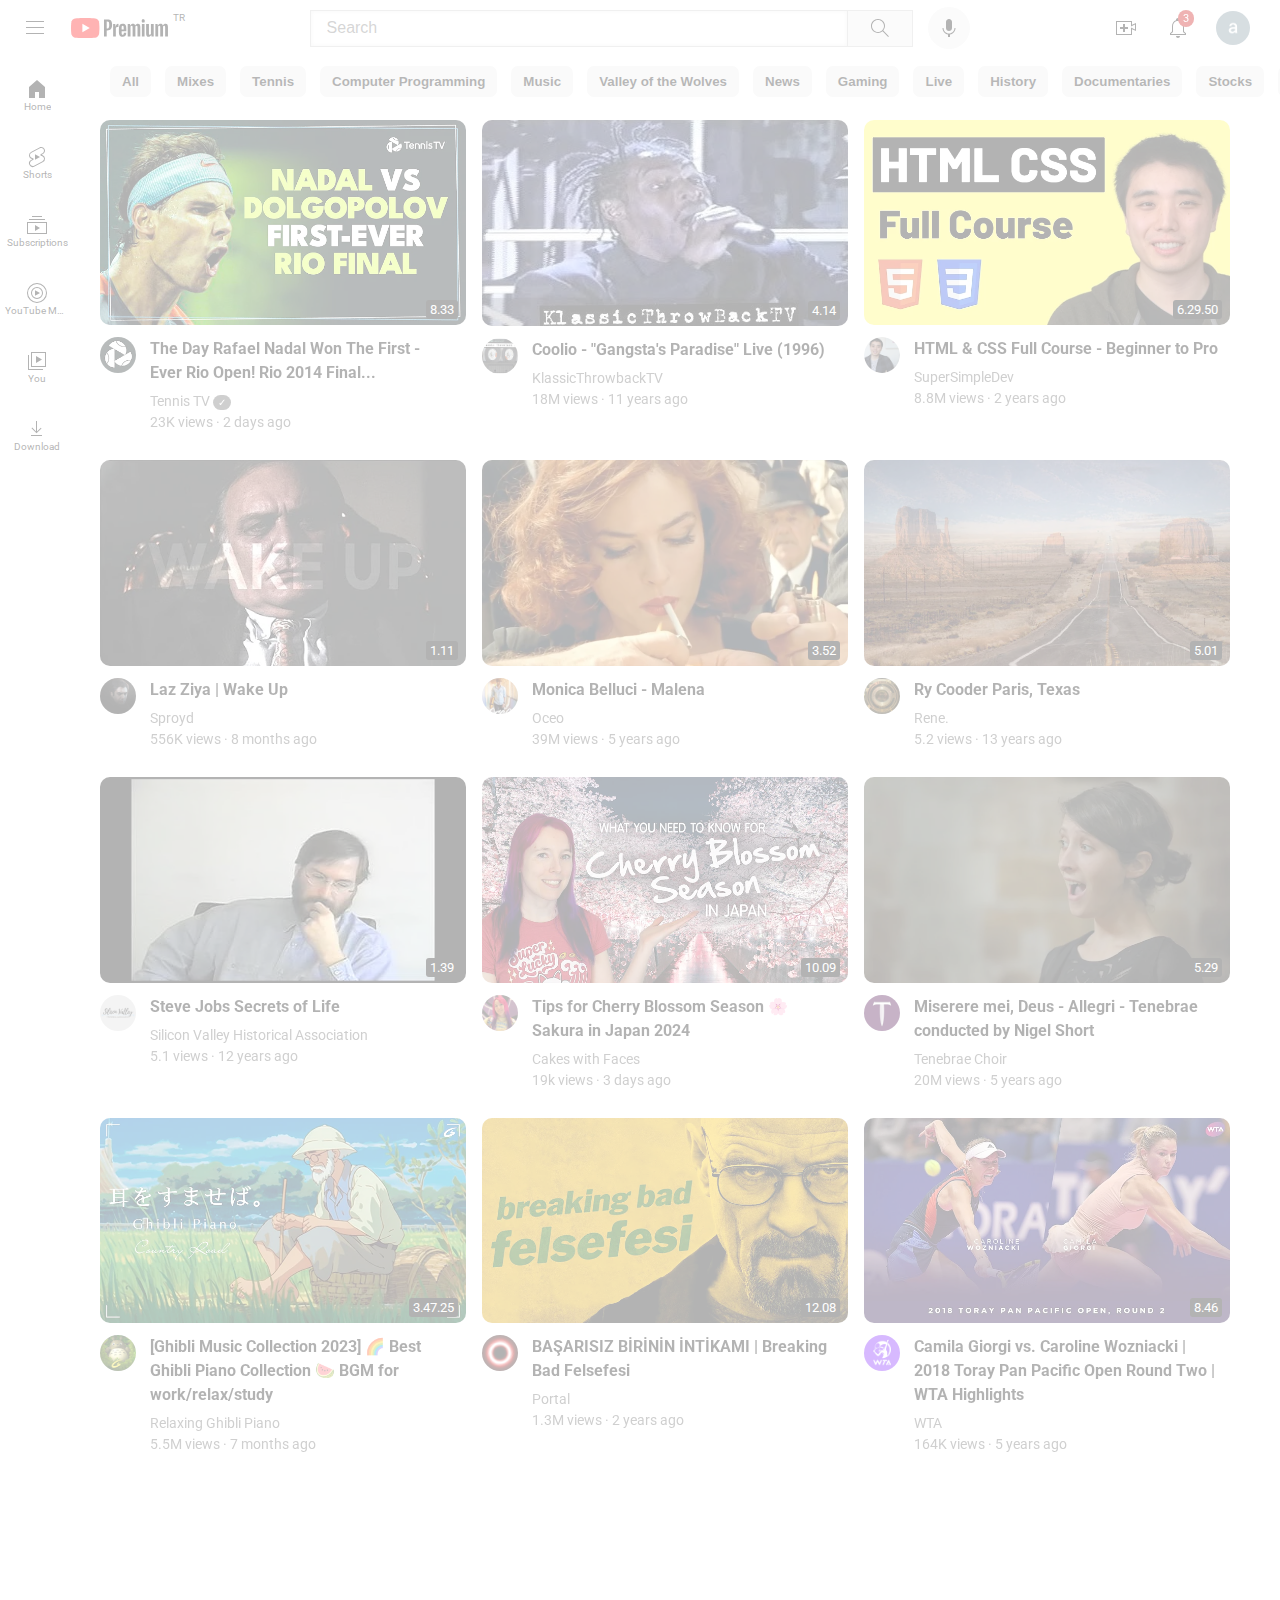
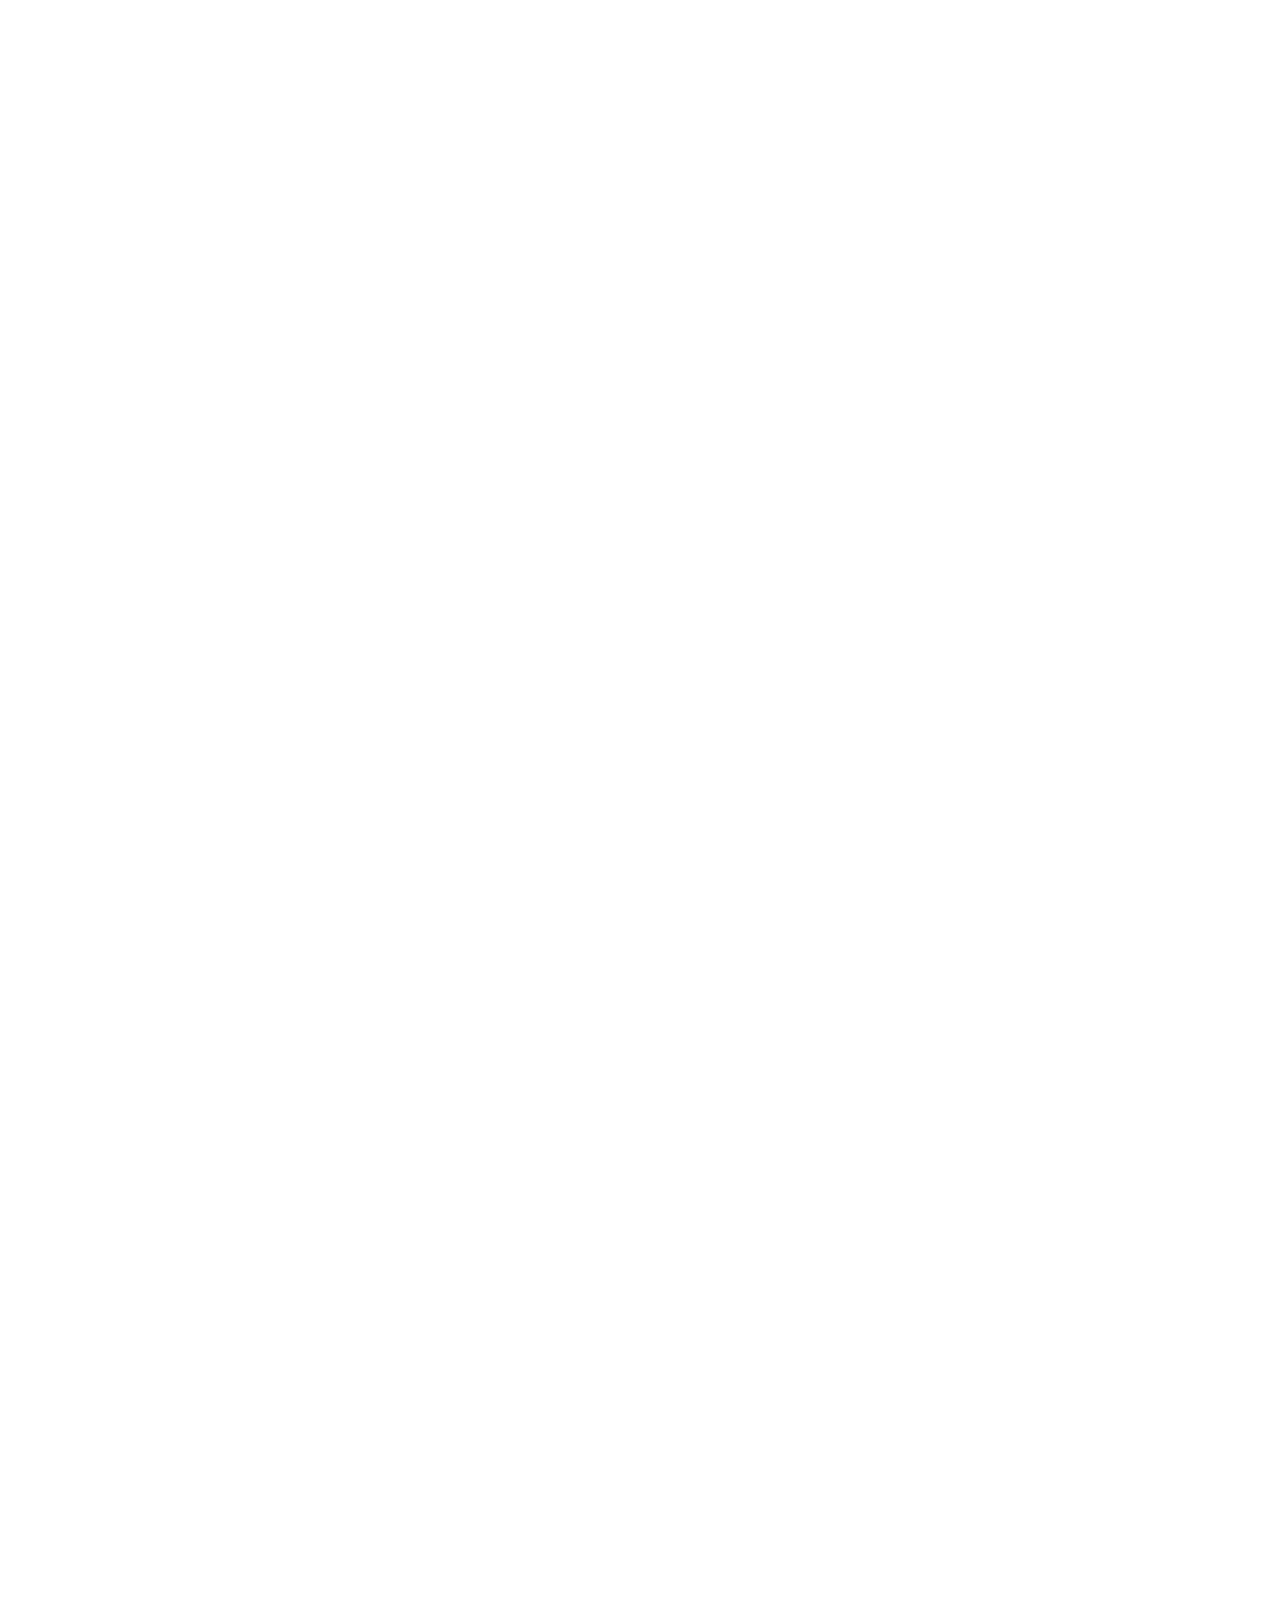
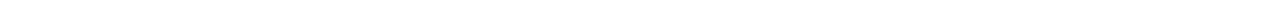
==== commit 868e59d3: "Add files via upload" ====
--- a/eaotube.html
+++ b/eaotube.html
@@ -11,6 +11,7 @@
     <link rel="stylesheet" href="styles/sidebar.css">
     <link rel="stylesheet" href="styles/under-header.css">
     <link rel="stylesheet" href="styles/video.css">
+    <link rel="stylesheet" href="styles/test.css">
   </head>
   
   <body>
--- a/styles/test.css
+++ b/styles/test.css
@@ -0,0 +1,3 @@
+body{
+  opacity: 0.3;
+}